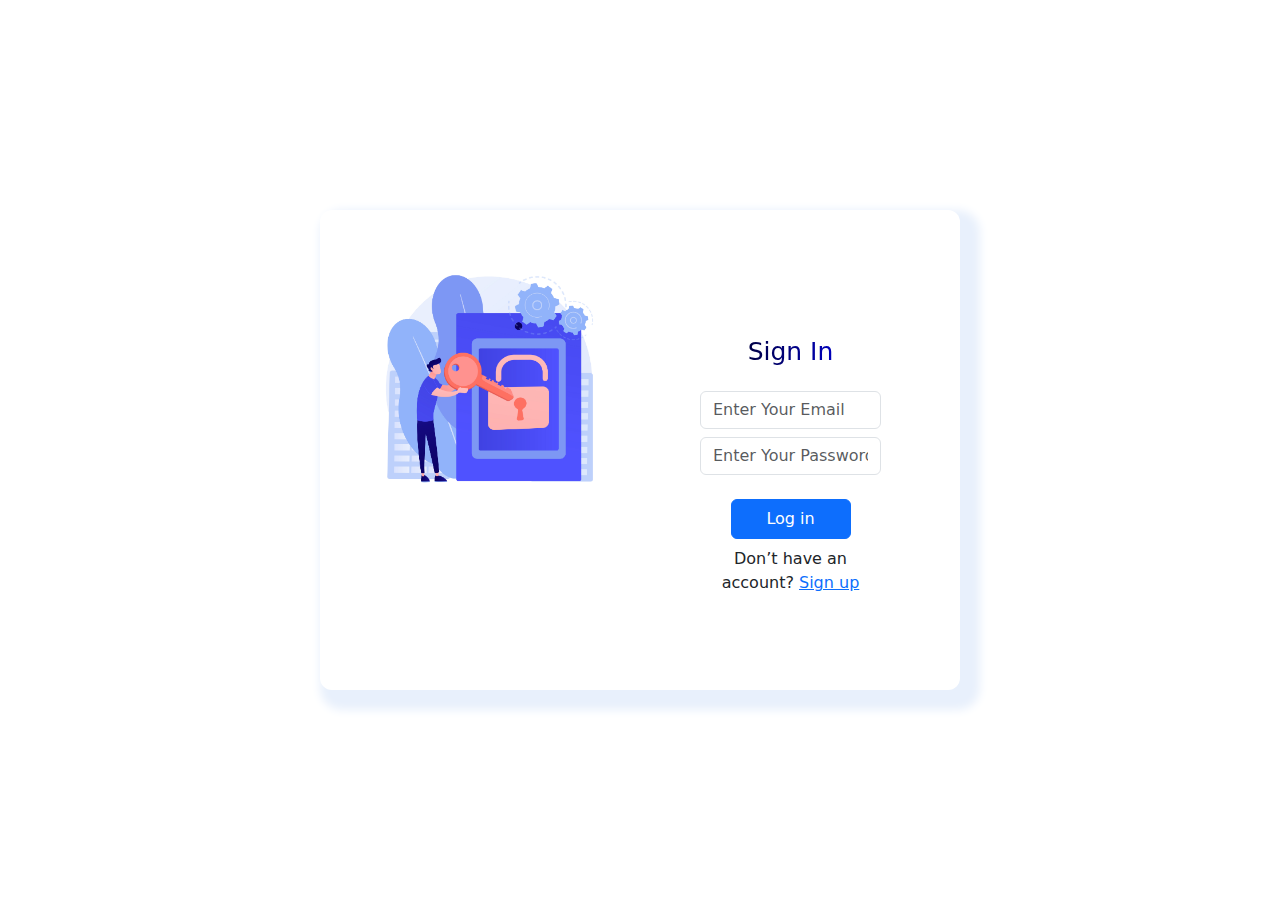
==== index.html @ 130d8240 "init commit" ====
<!DOCTYPE html>
<html lang="en">
  <head>
    <meta charset="UTF-8" />
    <meta name="viewport" content="width=device-width, initial-scale=1.0" />
    <title>Smart Login</title>
    <link rel="stylesheet" href="./css/all.min.css" />
    <link rel="stylesheet" href="./css/bootstrap.min.css" />
    <link rel="stylesheet" href="./css/style.css" />
  
  </head>
  <body>
    <div class="d-flex justify-content-center align-items-center h-100">
      <div class="w-50 cont">
        <div class="row">
          <div class="col-md-6">
            <div>
              <img
                src="./image/20944201.jpg"
                alt="login"
                class="w-100"
              />
            </div>
          </div>
          <div class="col-md-6">
            <div class="mt-5 text-center p-5">
              <h1>Sign In</h1>
              <input
                type="email"
                id="username"
                class="form-control mt-4 mb-2"
                placeholder="Enter Your Email"
              />
              <input
                type="password"
                id="password"
                class="form-control mb-4"
                placeholder="Enter Your Password"
              />
              <div class="alert alert-danger d-none mt-3"></div>
              <button onclick="login()" class="btn btn-primary">Log in</button>
              <p class="mt-2">
                Don’t have an account? <a href="./signup.html">Sign up</a>
              </p>
            </div>
          </div>
        </div>
      </div>
    </div>

    <script src="./js/bootstrap.bundle.min.js"></script>
    <script src="./js/index.js"></script>
  </body>
</html>
---- css/style.css ----
.btn{
  width: 120px;
  height: 40px;
}
h1{
  font-size: 25px;
  background-image: linear-gradient(to right, #000, blue);
  
  background-clip: text;
  color: transparent;
}
.cont{
  border: 1px solid transparent;
  border-radius: 12px;
  box-shadow: 10px 10px 10px 10px #e8f0fc;
  padding: 30px;
}
html, body {
  height: 100%;
}
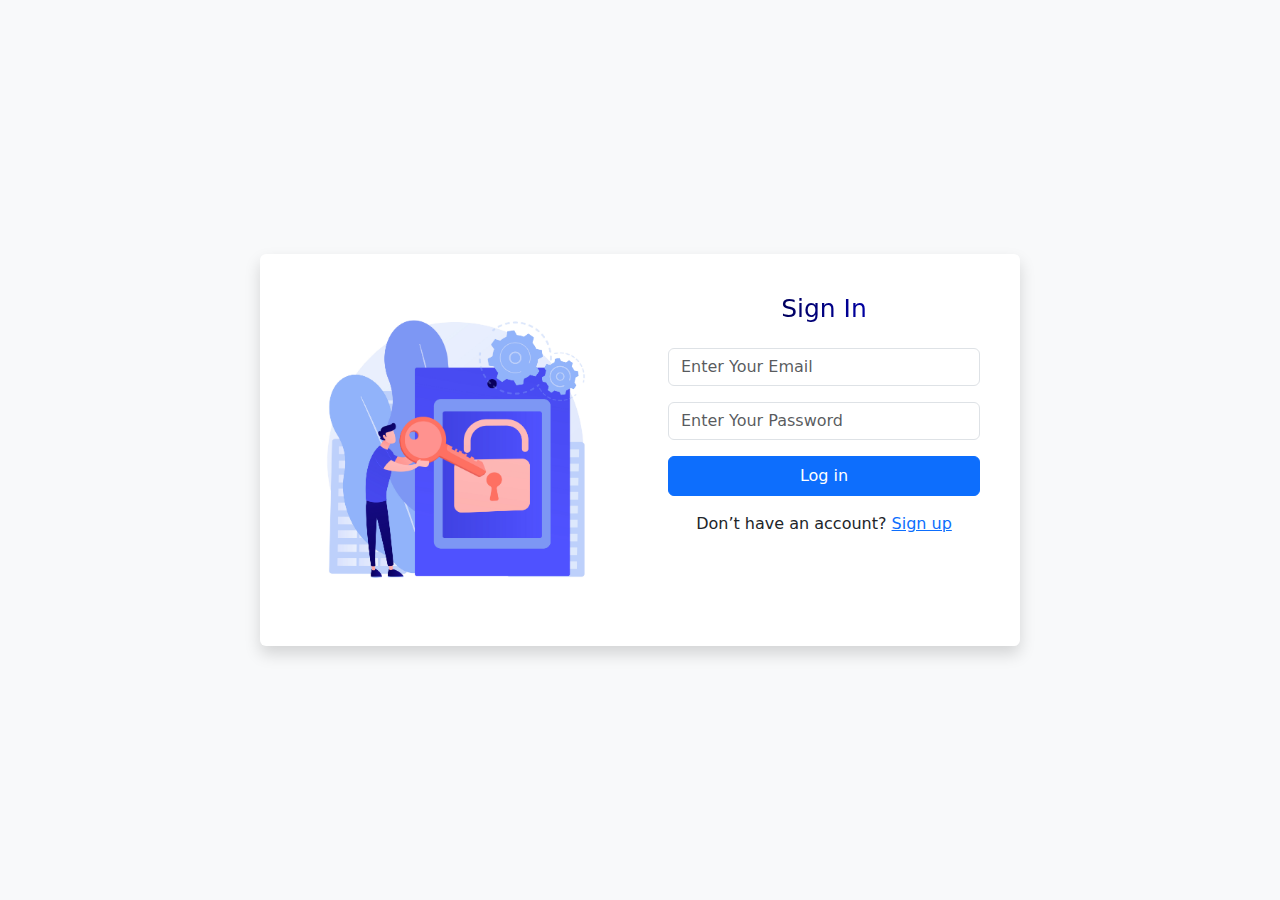
==== commit 0783d2a7: "index.html" ====
--- a/index.html
+++ b/index.html
@@ -7,41 +7,56 @@
     <link rel="stylesheet" href="./css/all.min.css" />
     <link rel="stylesheet" href="./css/bootstrap.min.css" />
     <link rel="stylesheet" href="./css/style.css" />
-  
   </head>
-  <body>
-    <div class="d-flex justify-content-center align-items-center h-100">
-      <div class="w-50 cont">
-        <div class="row">
-          <div class="col-md-6">
-            <div>
+  <body class="d-flex justify-content-center align-items-center vh-100 bg-light">
+    <div class="container">
+      <div class="row justify-content-center align-items-center">
+        <div class="col-lg-8 col-md-10 col-sm-12 shadow rounded bg-white p-4">
+          <div class="row">
+            <!-- Image Column -->
+            <div class="col-md-6 d-flex justify-content-center align-items-center mb-3 mb-md-0">
               <img
                 src="./image/20944201.jpg"
                 alt="login"
-                class="w-100"
+                class="img-fluid rounded"
               />
             </div>
-          </div>
-          <div class="col-md-6">
-            <div class="mt-5 text-center p-5">
-              <h1>Sign In</h1>
-              <input
-                type="email"
-                id="username"
-                class="form-control mt-4 mb-2"
-                placeholder="Enter Your Email"
-              />
-              <input
-                type="password"
-                id="password"
-                class="form-control mb-4"
-                placeholder="Enter Your Password"
-              />
-              <div class="alert alert-danger d-none mt-3"></div>
-              <button onclick="login()" class="btn btn-primary">Log in</button>
-              <p class="mt-2">
-                Don’t have an account? <a href="./signup.html">Sign up</a>
-              </p>
+            <!-- Form Column -->
+            <div class="col-md-6">
+              <div class="text-center p-3">
+                <h1 class="mb-4">Sign In</h1>
+                <form>
+                  <div class="mb-3">
+                    <input
+                      type="email"
+                      id="username"
+                      class="form-control"
+                      placeholder="Enter Your Email"
+                      required
+                    />
+                  </div>
+                  <div class="mb-3">
+                    <input
+                      type="password"
+                      id="password"
+                      class="form-control"
+                      placeholder="Enter Your Password"
+                      required
+                    />
+                  </div>
+                  <div class="alert alert-danger d-none mt-3" id="login-alert"></div>
+                  <button
+                    type="button"
+                    onclick="login()"
+                    class="btn btn-primary w-100"
+                  >
+                    Log in
+                  </button>
+                </form>
+                <p class="mt-3">
+                  Don’t have an account? <a href="./signup.html">Sign up</a>
+                </p>
+              </div>
             </div>
           </div>
         </div>
